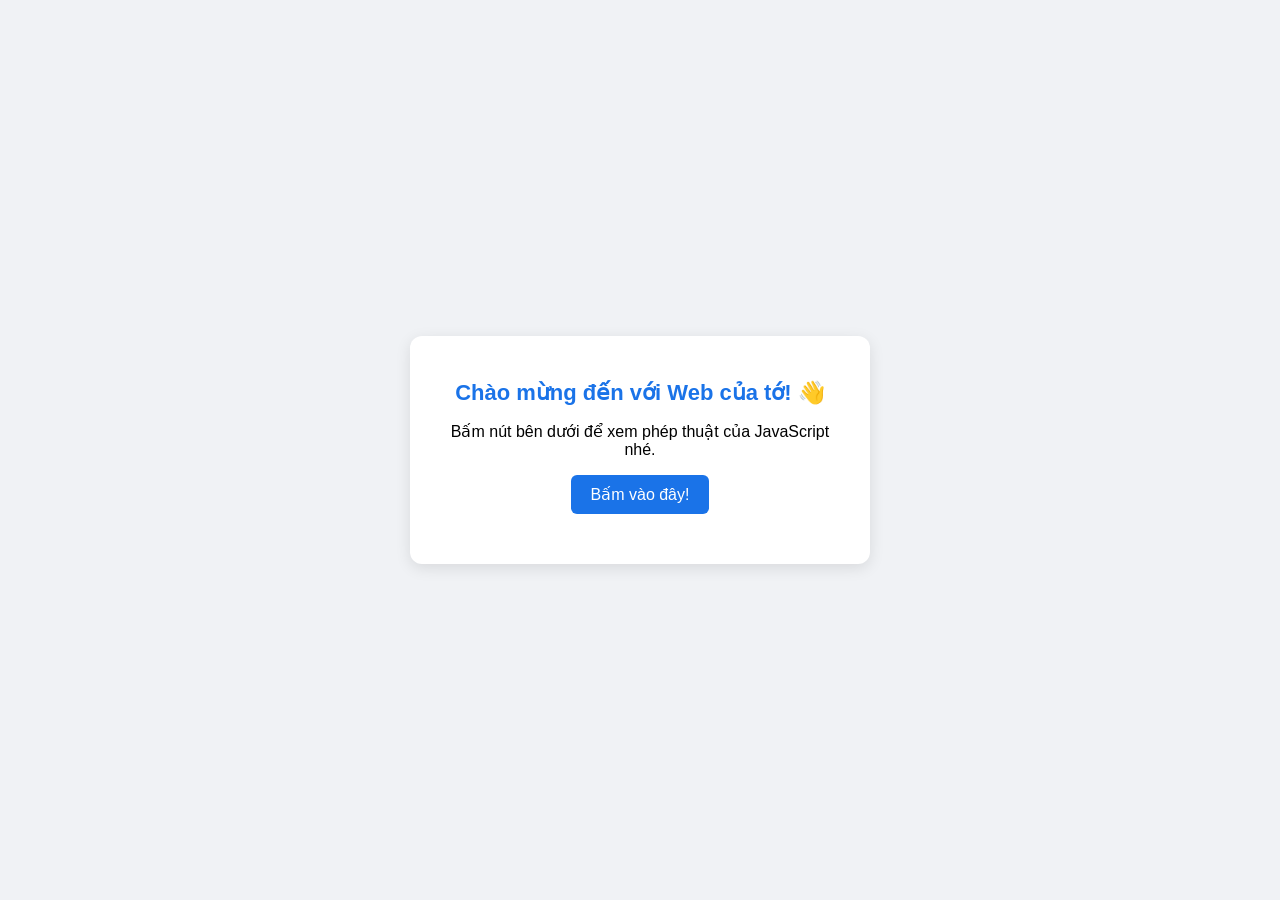
==== index.html @ 80d46028 "Khoi tao du an web dau tien" ====
<!DOCTYPE html>
<html lang="vi">
<head>
  <meta charset="UTF-8">
  <meta name="viewport" content="width=device-width, initial-scale=1.0">
  <title>Trang Web Nhỏ Của Tôi</title>
  <!-- Nhúng file CSS vào HTML -->
  <link rel="stylesheet" href="style.css">
</head>
<body>

  <div class="card">
    <h1>Chào mừng đến với Web của tớ! 👋</h1>
    <p>Bấm nút bên dưới để xem phép thuật của JavaScript nhé.</p>
    
    <button id="myBtn">Bấm vào đây!</button>
    <p id="message"></p>
  </div>

  <!-- Nhúng file JS vào HTML (đặt trước thẻ đóng body) -->
  <script src="script.js"></script>
</body>
</html>
---- style.css ----
/* Trang trí tổng thể */
body {
  font-family: 'Segoe UI', Tahoma, Geneva, Verdana, sans-serif;
  background-color: #f0f2f5;
  display: flex;
  justify-content: center;
  align-items: center;
  height: 100vh;
  margin: 0;
}

/* Thẻ chứa nội dung */
.card {
  background-color: white;
  padding: 30px;
  border-radius: 12px;
  box-shadow: 0 4px 15px rgba(0, 0, 0, 0.1);
  text-align: center;
  max-width: 400px;
}

h1 {
  color: #1a73e8;
  font-size: 22px;
}

/* Trang trí nút bấm */
button {
  background-color: #1a73e8;
  color: white;
  border: none;
  padding: 10px 20px;
  font-size: 16px;
  border-radius: 6px;
  cursor: pointer;
  transition: 0.3s;
}

button:hover {
  background-color: #1557b0;
}

/* Đoạn văn thông báo */
#message {
  margin-top: 20px;
  font-weight: bold;
  color: #2e7d32;
}
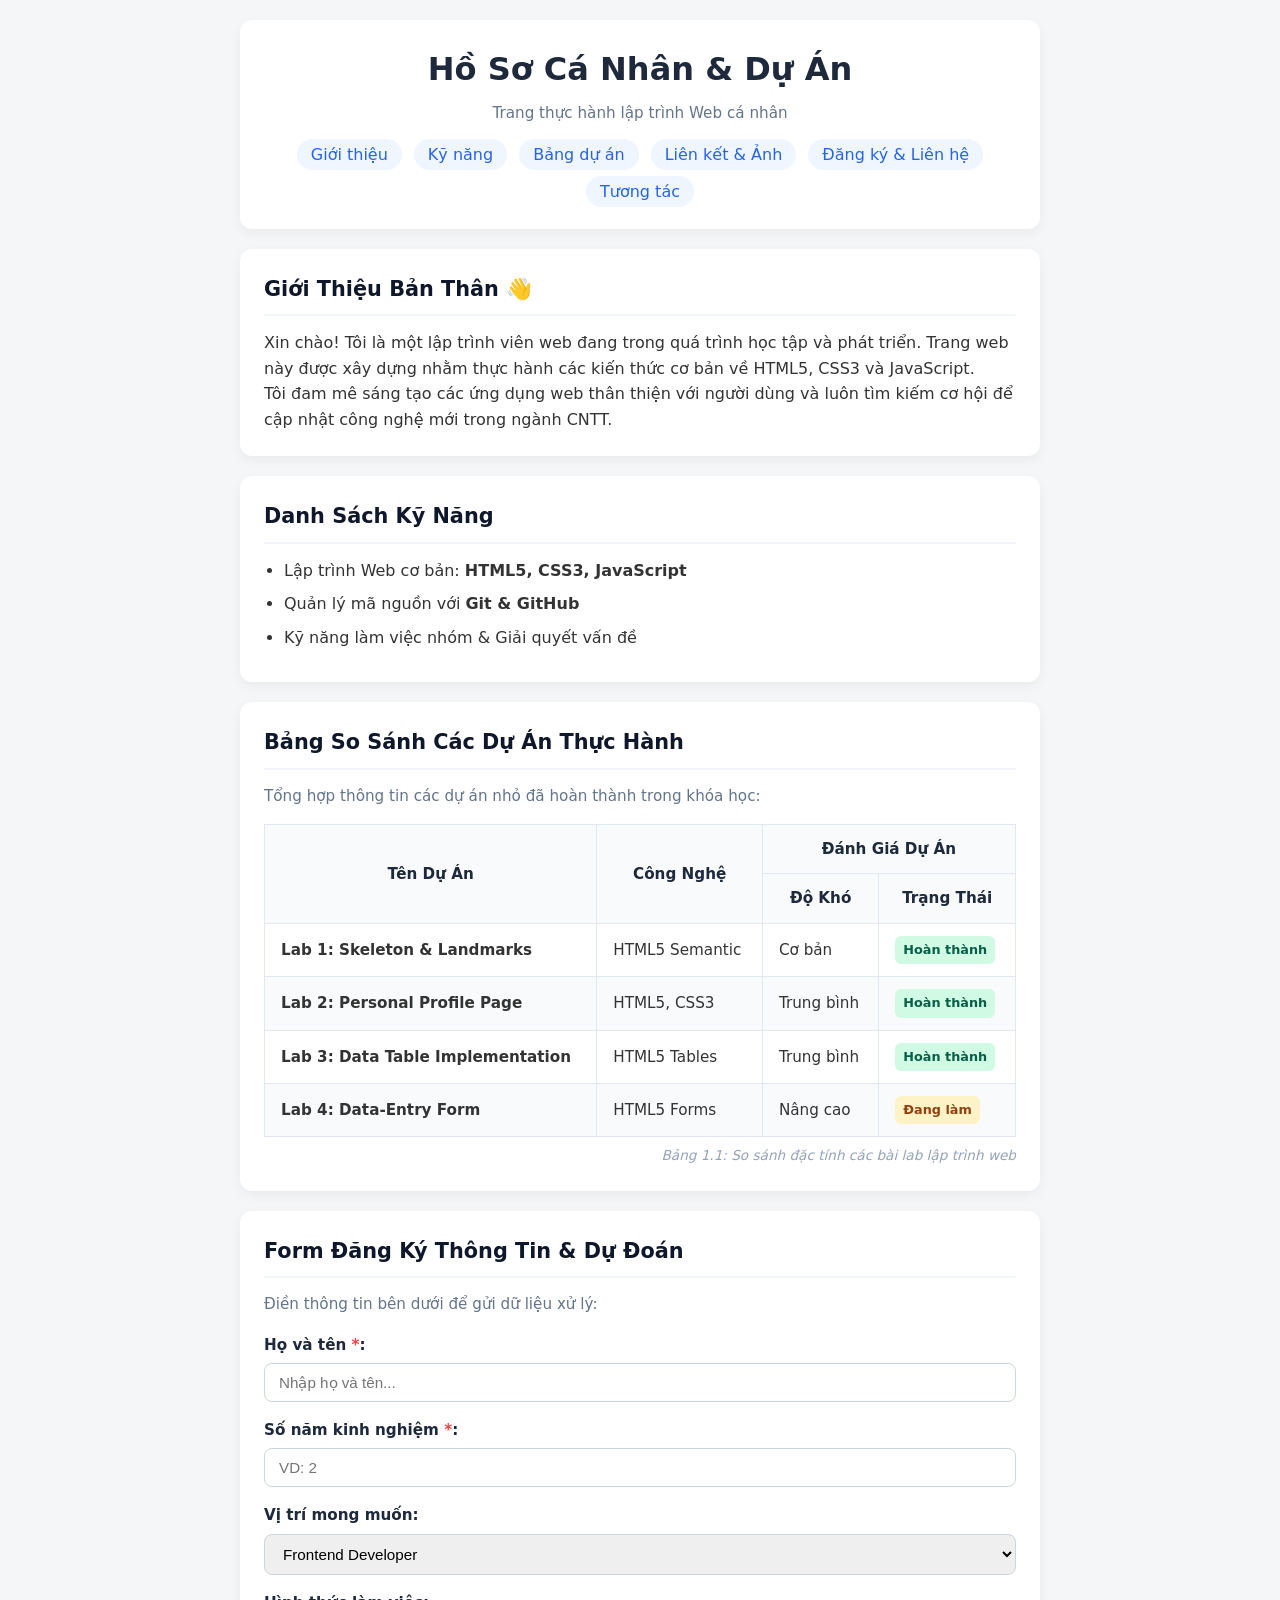
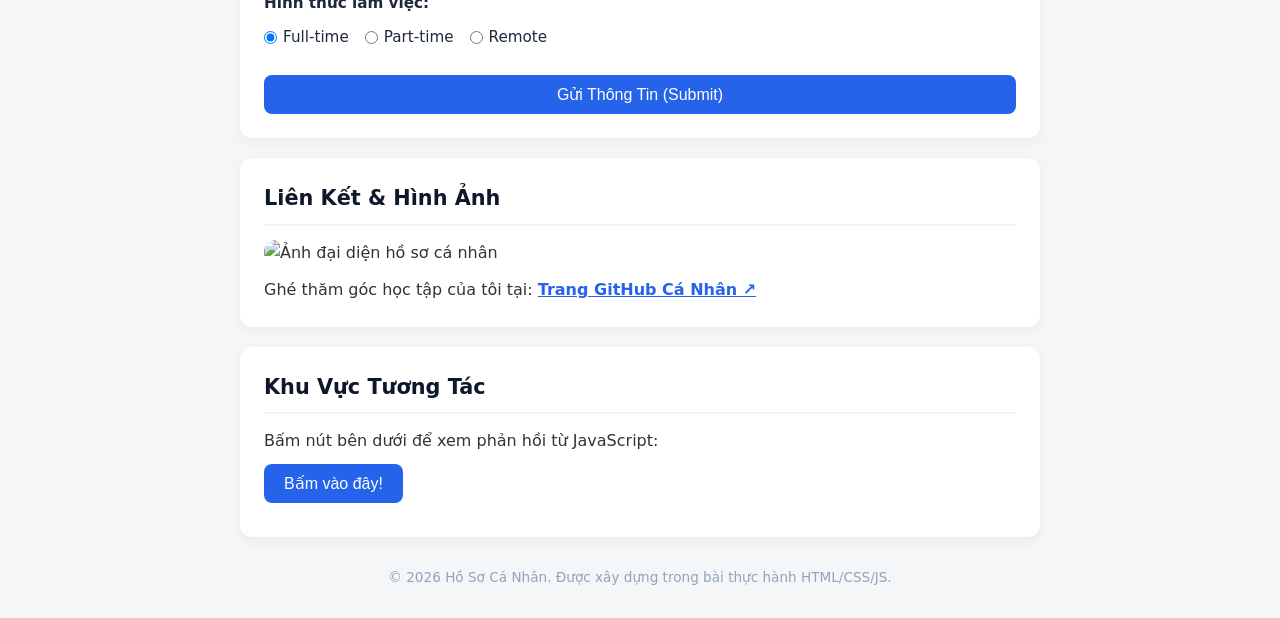
==== commit 89957d7a: "Update website" ====
--- a/index.html
+++ b/index.html
@@ -1,23 +1,179 @@
 <!DOCTYPE html>
 <html lang="vi">
+
 <head>
   <meta charset="UTF-8">
   <meta name="viewport" content="width=device-width, initial-scale=1.0">
-  <title>Trang Web Nhỏ Của Tôi</title>
-  <!-- Nhúng file CSS vào HTML -->
+  <meta name="description" content="Trang hồ sơ cá nhân và dự án thực hành HTML5, CSS3, JavaScript.">
+  <title>Hồ Sơ Cá Nhân & Dự Án</title>
   <link rel="stylesheet" href="style.css">
 </head>
+
 <body>
 
-  <div class="card">
-    <h1>Chào mừng đến với Web của tớ! 👋</h1>
-    <p>Bấm nút bên dưới để xem phép thuật của JavaScript nhé.</p>
-    
-    <button id="myBtn">Bấm vào đây!</button>
-    <p id="message"></p>
-  </div>
+  <header class="site-header">
+    <div class="header-content">
+      <h1>Hồ Sơ Cá Nhân & Dự Án</h1>
+      <p class="subtitle">Trang thực hành lập trình Web cá nhân</p>
+    </div>
 
-  <!-- Nhúng file JS vào HTML (đặt trước thẻ đóng body) -->
+    <nav class="site-nav" aria-label="Điều hướng chính">
+      <ul>
+        <li><a href="#about">Giới thiệu</a></li>
+        <li><a href="#skills">Kỹ năng</a></li>
+        <li><a href="#projects">Bảng dự án</a></li>
+        <li><a href="#links">Liên kết & Ảnh</a></li>
+        <li><a href="#contact">Đăng ký & Liên hệ</a></li>
+        <li><a href="#interactive">Tương tác</a></li>
+      </ul>
+    </nav>
+  </header>
+
+  <main class="main-content">
+
+    <section id="about" class="card-section">
+      <h2>Giới Thiệu Bản Thân 👋</h2>
+      <p>
+        Xin chào! Tôi là một lập trình viên web đang trong quá trình học tập và phát triển.
+        Trang web này được xây dựng nhằm thực hành các kiến thức cơ bản về HTML5, CSS3 và JavaScript.
+      </p>
+      <p>
+        Tôi đam mê sáng tạo các ứng dụng web thân thiện với người dùng và luôn tìm kiếm cơ hội
+        để cập nhật công nghệ mới trong ngành CNTT.
+      </p>
+    </section>
+
+    <section id="skills" class="card-section">
+      <h2>Danh Sách Kỹ Năng</h2>
+      <ul class="skills-list">
+        <li>Lập trình Web cơ bản: <strong>HTML5, CSS3, JavaScript</strong></li>
+        <li>Quản lý mã nguồn với <strong>Git & GitHub</strong></li>
+        <li>Kỹ năng làm việc nhóm & Giải quyết vấn đề</li>
+      </ul>
+    </section>
+
+    <section id="projects" class="card-section">
+      <h2>Bảng So Sánh Các Dự Án Thực Hành</h2>
+      <p class="section-desc">Tổng hợp thông tin các dự án nhỏ đã hoàn thành trong khóa học:</p>
+
+      <div class="table-responsive">
+        <table class="data-table">
+          <caption>Bảng 1.1: So sánh đặc tính các bài lab lập trình web</caption>
+          <thead>
+            <tr>
+              <th scope="col" rowspan="2">Tên Dự Án</th>
+              <th scope="col" rowspan="2">Công Nghệ</th>
+              <th scope="colgroup" colspan="2">Đánh Giá Dự Án</th>
+            </tr>
+            <tr>
+              <th scope="col">Độ Khó</th>
+              <th scope="col">Trạng Thái</th>
+            </tr>
+          </thead>
+          <tbody>
+            <tr>
+              <th scope="row">Lab 1: Skeleton & Landmarks</th>
+              <td>HTML5 Semantic</td>
+              <td>Cơ bản</td>
+              <td><span class="badge badge-success">Hoàn thành</span></td>
+            </tr>
+            <tr>
+              <th scope="row">Lab 2: Personal Profile Page</th>
+              <td>HTML5, CSS3</td>
+              <td>Trung bình</td>
+              <td><span class="badge badge-success">Hoàn thành</span></td>
+            </tr>
+            <tr>
+              <th scope="row">Lab 3: Data Table Implementation</th>
+              <td>HTML5 Tables</td>
+              <td>Trung bình</td>
+              <td><span class="badge badge-success">Hoàn thành</span></td>
+            </tr>
+            <tr>
+              <th scope="row">Lab 4: Data-Entry Form</th>
+              <td>HTML5 Forms</td>
+              <td>Nâng cao</td>
+              <td><span class="badge badge-progress">Đang làm</span></td>
+            </tr>
+          </tbody>
+        </table>
+      </div>
+    </section>
+
+    <section id="contact" class="card-section">
+      <h2>Form Đăng Ký Thông Tin & Dự Đoán</h2>
+      <p class="section-desc">Điền thông tin bên dưới để gửi dữ liệu xử lý:</p>
+
+      <form action="/predict" method="POST" class="entry-form">
+
+        <div class="form-group">
+          <label for="fullname">Họ và tên <span class="required-star">*</span>:</label>
+          <input type="text" id="fullname" name="fullname" placeholder="Nhập họ và tên..." required>
+        </div>
+
+        <div class="form-group">
+          <label for="experience">Số năm kinh nghiệm <span class="required-star">*</span>:</label>
+          <input type="number" id="experience" name="experience" min="0" max="50" placeholder="VD: 2" required>
+        </div>
+
+        <div class="form-group">
+          <label for="role">Vị trí mong muốn:</label>
+          <select id="role" name="role">
+            <option value="frontend">Frontend Developer</option>
+            <option value="backend">Backend Developer</option>
+            <option value="fullstack">Fullstack Developer</option>
+          </select>
+        </div>
+
+        <div class="form-group">
+          <label>Hình thức làm việc:</label>
+          <div class="radio-group">
+            <label class="radio-label">
+              <input type="radio" name="work_type" value="fulltime" checked> Full-time
+            </label>
+            <label class="radio-label">
+              <input type="radio" name="work_type" value="parttime"> Part-time
+            </label>
+            <label class="radio-label">
+              <input type="radio" name="work_type" value="remote"> Remote
+            </label>
+          </div>
+        </div>
+
+        <div class="form-group">
+          <button type="submit" class="btn-primary">Gửi Thông Tin (Submit)</button>
+        </div>
+
+      </form>
+    </section>
+
+    <section id="links" class="card-section">
+      <h2>Liên Kết & Hình Ảnh</h2>
+      <div class="profile-avatar">
+        <img src="https://th.bing.com/th/id/OIP.4v4opYBlEiH9FOuMQ5tOrQHaFj?w=259&h=194&c=7&r=0&o=7&dpr=1.3&pid=1.7&rm=3"
+          alt="Ảnh đại diện hồ sơ cá nhân" width="150" height="150">
+      </div>
+      <p>
+        Ghé thăm góc học tập của tôi tại:
+        <a href="https://github.com/DakFu2k6/WeBDesignAndProgram.git" target="_blank" rel="noopener noreferrer"
+          class="btn-link">Trang GitHub Cá Nhân ↗</a>
+      </p>
+    </section>
+
+    <section id="interactive" class="card-section">
+      <h2>Khu Vực Tương Tác</h2>
+      <p>Bấm nút bên dưới để xem phản hồi từ JavaScript:</p>
+      <button id="myBtn" class="btn-primary">Bấm vào đây!</button>
+      <p id="message" class="response-message" aria-live="polite"></p>
+    </section>
+
+  </main>
+
+  <footer class="site-footer">
+    <p>&copy; 2026 Hồ Sơ Cá Nhân. Được xây dựng trong bài thực hành HTML/CSS/JS.</p>
+  </footer>
+
   <script src="script.js"></script>
 </body>
+
 </html>
--- a/style.css
+++ b/style.css
@@ -1,48 +1,265 @@
-/* Trang trí tổng thể */
+* {
+  box-sizing: border-box;
+  margin: 0;
+  padding: 0;
+}
+
 body {
-  font-family: 'Segoe UI', Tahoma, Geneva, Verdana, sans-serif;
-  background-color: #f0f2f5;
+  font-family: system-ui, -apple-system, BlinkMacSystemFont, 'Segoe UI', Roboto, sans-serif;
+  line-height: 1.6;
+  color: #333;
+  background-color: #f4f6f8;
+  padding: 20px;
+}
+
+.site-header {
+  max-width: 800px;
+  margin: 0 auto 20px auto;
+  background: #ffffff;
+  padding: 24px;
+  border-radius: 12px;
+  box-shadow: 0 4px 12px rgba(0, 0, 0, 0.05);
+  text-align: center;
+}
+
+.site-header h1 {
+  color: #1e293b;
+  margin-bottom: 6px;
+}
+
+.subtitle {
+  color: #64748b;
+  font-size: 0.95rem;
+  margin-bottom: 16px;
+}
+
+.site-nav ul {
+  list-style: none;
   display: flex;
   justify-content: center;
-  align-items: center;
-  height: 100vh;
-  margin: 0;
-}
-
-/* Thẻ chứa nội dung */
-.card {
-  background-color: white;
-  padding: 30px;
+  gap: 12px;
+  flex-wrap: wrap;
+}
+
+.site-nav a {
+  text-decoration: none;
+  color: #2563eb;
+  font-weight: 500;
+  padding: 6px 14px;
+  background-color: #eff6ff;
+  border-radius: 20px;
+  transition: all 0.2s ease;
+}
+
+.site-nav a:hover {
+  background-color: #2563eb;
+  color: #ffffff;
+}
+
+.main-content {
+  max-width: 800px;
+  margin: 0 auto;
+  display: flex;
+  flex-direction: column;
+  gap: 20px;
+}
+
+.card-section {
+  background: #ffffff;
+  padding: 24px;
   border-radius: 12px;
-  box-shadow: 0 4px 15px rgba(0, 0, 0, 0.1);
-  text-align: center;
-  max-width: 400px;
-}
-
-h1 {
-  color: #1a73e8;
-  font-size: 22px;
-}
-
-/* Trang trí nút bấm */
-button {
-  background-color: #1a73e8;
-  color: white;
+  box-shadow: 0 4px 12px rgba(0, 0, 0, 0.05);
+}
+
+.card-section h2 {
+  color: #0f172a;
+  border-bottom: 2px solid #f1f5f9;
+  padding-bottom: 8px;
+  margin-bottom: 14px;
+  font-size: 1.3rem;
+}
+
+
+.skills-list {
+  padding-left: 20px;
+}
+
+.skills-list li {
+  margin-bottom: 8px;
+}
+
+.profile-avatar {
+  margin: 12px 0;
+}
+
+.profile-avatar img {
+  border-radius: 12px;
+  object-fit: cover;
+}
+
+.btn-link {
+  color: #2563eb;
+  font-weight: 600;
+}
+
+.btn-primary {
+  background-color: #2563eb;
+  color: #ffffff;
   border: none;
   padding: 10px 20px;
-  font-size: 16px;
+  font-size: 1rem;
+  border-radius: 8px;
+  cursor: pointer;
+  margin-top: 10px;
+  transition: background 0.2s ease;
+}
+
+.btn-primary:hover {
+  background-color: #1d4ed8;
+}
+
+.response-message {
+  margin-top: 10px;
+  font-weight: 600;
+  color: #059669;
+}
+
+.site-footer {
+  max-width: 800px;
+  margin: 30px auto 10px auto;
+  text-align: center;
+  color: #94a3b8;
+  font-size: 0.85rem;
+}
+
+.section-desc {
+  color: #64748b;
+  font-size: 0.95rem;
+  margin-bottom: 16px;
+}
+
+.table-responsive {
+  overflow-x: auto;
+
+  margin-top: 10px;
+}
+
+.data-table {
+  width: 100%;
+  border-collapse: collapse;
+  text-align: left;
+  font-size: 0.95rem;
+}
+
+.data-table caption {
+  caption-side: bottom;
+  text-align: right;
+  font-size: 0.85rem;
+  color: #94a3b8;
+  margin-top: 8px;
+  font-style: italic;
+}
+
+.data-table th,
+.data-table td {
+  padding: 12px 16px;
+  border: 1px solid #e2e8f0;
+}
+
+.data-table thead {
+  background-color: #f8fafc;
+}
+
+.data-table thead th {
+  color: #1e293b;
+  font-weight: 600;
+  text-align: center;
+}
+
+.data-table tbody tr:nth-child(even) {
+  background-color: #f8fafc;
+}
+
+.data-table tbody tr:hover {
+  background-color: #f1f5f9;
+}
+
+.badge {
+  padding: 4px 8px;
   border-radius: 6px;
+  font-size: 0.8rem;
+  font-weight: 600;
+  display: inline-block;
+}
+
+.badge-success {
+  background-color: #d1fae5;
+  color: #065f46;
+}
+
+.badge-progress {
+  background-color: #fef3c7;
+  color: #92400e;
+}
+
+.badge-pending {
+  background-color: #f1f5f9;
+  color: #64748b;
+}
+
+
+.entry-form {
+  display: flex;
+  flex-direction: column;
+  gap: 16px;
+  margin-top: 10px;
+}
+
+.form-group {
+  display: flex;
+  flex-direction: column;
+  gap: 6px;
+}
+
+.form-group label {
+  font-weight: 600;
+  color: #1e293b;
+  font-size: 0.95rem;
+}
+
+.required-star {
+  color: #ef4444;
+}
+
+.form-group input[type="text"],
+.form-group input[type="number"],
+.form-group select {
+  padding: 10px 14px;
+  border: 1px solid #cbd5e1;
+  border-radius: 8px;
+  font-size: 0.95rem;
+  transition: border-color 0.2s ease;
+}
+
+.form-group input[type="text"]:focus,
+.form-group input[type="number"]:focus,
+.form-group select:focus {
+  outline: none;
+  border-color: #2563eb;
+  box-shadow: 0 0 0 3px rgba(37, 99, 235, 0.1);
+}
+
+.radio-group {
+  display: flex;
+  gap: 16px;
+  flex-wrap: wrap;
+  margin-top: 4px;
+}
+
+.radio-label {
+  font-weight: normal !important;
   cursor: pointer;
-  transition: 0.3s;
-}
-
-button:hover {
-  background-color: #1557b0;
-}
-
-/* Đoạn văn thông báo */
-#message {
-  margin-top: 20px;
-  font-weight: bold;
-  color: #2e7d32;
+  display: flex;
+  align-items: center;
+  gap: 6px;
 }
